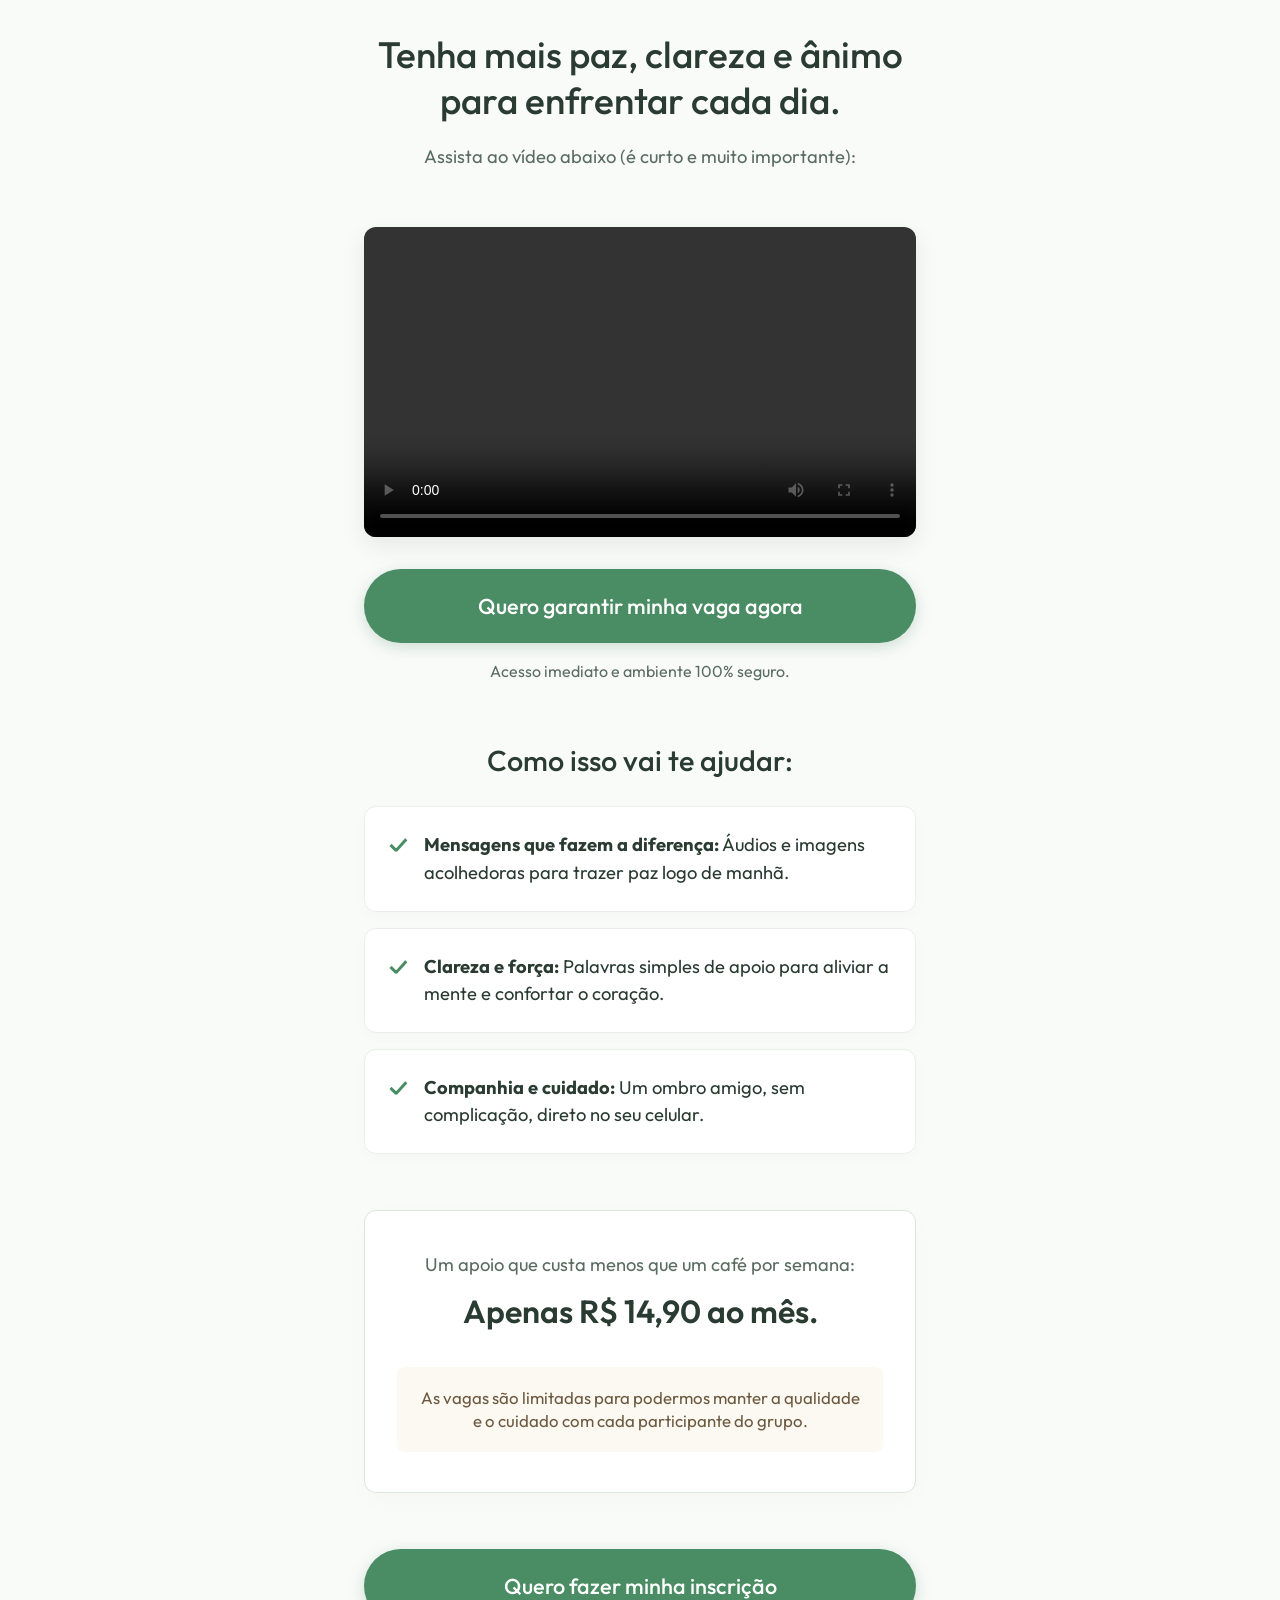
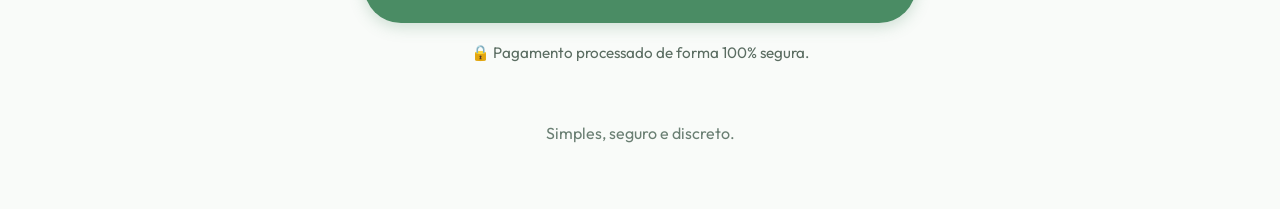
==== oferta.html @ 42d592c7 "Add files via upload" ====
<!DOCTYPE html>
<html lang="pt-BR">
<head>
    <meta charset="UTF-8">
    <meta name="viewport" content="width=device-width, initial-scale=1.0, maximum-scale=1.0, user-scalable=no">
    <title>Sua Paz Diária</title>
    <link rel="preconnect" href="https://fonts.googleapis.com">
    <link rel="preconnect" href="https://fonts.gstatic.com" crossorigin>
    <link href="https://fonts.googleapis.com/css2?family=Outfit:wght@300;400;500;600&display=swap" rel="stylesheet">
    <link rel="stylesheet" href="oferta.css">
</head>
<body>
    <div class="container">
        <!-- 1. HEADLINE -->
        <header class="section text-center fade-in">
            <h1 class="main-title">Tenha mais paz, clareza e ânimo para enfrentar cada dia.</h1>
            <p class="subtitle mt-2">Assista ao vídeo abaixo (é curto e muito importante):</p>
        </header>

        <!-- 2. VÍDEO VSL -->
        <section class="section text-center fade-in delay-1">
            <div class="video-container" id="video-placeholder">
                <!-- O vídeo local -->
                <video id="vsl-player" controls controlsList="nodownload" playsinline preload="metadata">
                    <source src="vsl.mp4" type="video/mp4">
                    Seu navegador não suporta a exibição deste vídeo.
                </video>
            </div>
            
            <div class="cta-container mt-3">
                <!-- Link de checkout -->
                <a href="https://pay.cakto.com.br/3a49n9x_842808" class="cta-button">Quero garantir minha vaga agora</a>
                <p class="subtext">Acesso imediato e ambiente 100% seguro.</p>
            </div>
        </section>

        <!-- 3. REFORÇO DOS PONTOS CHAVES (PÓS-VÍDEO) -->
        <section class="section fade-in delay-2">
            <h2 class="section-title text-center">Como isso vai te ajudar:</h2>
            <div class="benefits-list">
                <div class="benefit-item">
                    <span class="check-icon">✓</span>
                    <p><strong>Mensagens que fazem a diferença:</strong> Áudios e imagens acolhedoras para trazer paz logo de manhã.</p>
                </div>
                <div class="benefit-item">
                    <span class="check-icon">✓</span>
                    <p><strong>Clareza e força:</strong> Palavras simples de apoio para aliviar a mente e confortar o coração.</p>
                </div>
                <div class="benefit-item">
                    <span class="check-icon">✓</span>
                    <p><strong>Companhia e cuidado:</strong> Um ombro amigo, sem complicação, direto no seu celular.</p>
                </div>
            </div>
        </section>

        <!-- 4. PREÇO E ESCASSEZ -->
        <section class="section text-center fade-in delay-3">
            <div class="price-box">
                <p class="price-anchor">Um apoio que custa menos que um café por semana:</p>
                <p class="price">Apenas R$ 14,90 ao mês.</p>
                <p class="scarcity mt-3">As vagas são limitadas para podermos manter a qualidade e o cuidado com cada participante do grupo.</p>
            </div>
        </section>

        <!-- 5. CTA FINAL -->
        <section class="section text-center fade-in delay-3">
            <a href="https://pay.cakto.com.br/3a49n9x_842808" class="cta-button">Quero fazer minha inscrição</a>
            <div class="secure-checkout mt-2">
                <p style="font-size: 0.95rem; color: var(--text-muted);">🔒 Pagamento processado de forma 100% segura.</p>
            </div>
        </section>
        
        <footer class="text-center" style="margin-top: 1rem; color: #6A7F73; font-size: 1rem; padding-bottom: 2rem;">
            <p>Simples, seguro e discreto.</p>
        </footer>
    </div>

    <script>
        document.addEventListener("DOMContentLoaded", function() {
            setTimeout(function() {
                var video = document.getElementById("vsl-player");
                if (video) {
                    // Tenta iniciar a reprodução automaticamente após 3 segundos
                    var playPromise = video.play();
                    
                    if (playPromise !== undefined) {
                        playPromise.catch(function(error) {
                            // Muitos navegadores bloqueiam o autoplay com áudio se a pessoa não tiver clicado ou tocado na tela antes.
                            // Se isso acontecer, o play não será forçado (para não dar erro) e a pessoa poderá dar o play no botão.
                            console.log("Autoplay retido pelas políticas do navegador.");
                        });
                    }
                }
            }, 3000);
        });
    </script>
</body>
</html>
---- oferta.css ----
:root {
    --bg-color: #F9FBF9; /* Softest green-tinted white for maximum clean feel */
    --text-main: #2A3B32; /* Deep readable green */
    --text-muted: #5B6D62;
    --accent-color: #4A8C64; /* Calm and clear green */
    --accent-dark: #37704E;
    --box-bg: #FFFFFF;
    --green-soft: #F4FBF6;
    --green-text: #2D6A4F;
    --green-border: #E6F3EA;
}

* {
    margin: 0;
    padding: 0;
    box-sizing: border-box;
    font-family: 'Outfit', sans-serif;
}

body {
    background-color: var(--bg-color);
    color: var(--text-main);
    line-height: 1.5;
    font-size: 19px; 
    -webkit-font-smoothing: antialiased;
}

.container {
    max-width: 600px; 
    margin: 0 auto;
    padding: 2rem 1.5rem; 
}

.section {
    margin-bottom: 3.5rem; 
}

.text-center {
    text-align: center;
}

.main-title {
    font-size: clamp(1.8rem, 6vw, 2.3rem);
    font-weight: 500;
    color: var(--text-main);
    line-height: 1.25;
}

.subtitle {
    font-size: 1.15rem;
    color: var(--text-muted);
    font-weight: 400;
}

.section-title {
    font-size: clamp(1.5rem, 5vw, 1.8rem);
    font-weight: 500;
    margin-bottom: 1.5rem;
    color: var(--text-main);
}

/* Video */
.video-container {
    position: relative;
    width: 100%;
    padding-bottom: 56.25%; /* 16:9 Aspect Ratio */
    height: 0;
    border-radius: 12px;
    overflow: hidden;
    box-shadow: 0 8px 25px rgba(0,0,0,0.08);
    background-color: #E2E8E4;
}

.video-container iframe,
.video-container video {
    position: absolute;
    top: 0;
    left: 0;
    width: 100%;
    height: 100%;
    border: 0;
}

.video-mockup {
    position: absolute;
    top: 0;
    left: 0;
    width: 100%;
    height: 100%;
    display: flex;
    align-items: center;
    justify-content: center;
    color: #6A7F73;
    font-weight: 600;
    font-size: 1.2rem;
}

.mt-2 { margin-top: 1.2rem; }
.mt-3 { margin-top: 2rem; }

/* Benefits list */
.benefits-list {
    display: flex;
    flex-direction: column;
    gap: 1rem;
}

.benefit-item {
    display: flex;
    align-items: flex-start;
    gap: 1rem;
    background-color: var(--box-bg);
    padding: 1.5rem;
    border-radius: 12px;
    border: 1px solid #EBEFEA;
    box-shadow: 0 4px 15px rgba(0,0,0,0.02);
}

.benefit-item p {
    font-size: 1.15rem;
    margin: 0;
    font-weight: 400;
    text-align: left;
}

.check-icon {
    color: var(--accent-color);
    font-weight: bold;
    font-size: 1.4rem;
    margin-top: -2px;
}

/* Price Box */
.price-box {
    background-color: var(--box-bg);
    padding: 2.5rem 2rem;
    border-radius: 12px;
    border: 1px solid #DCE6E0;
    box-shadow: 0 8px 30px rgba(0,0,0,0.02);
}

.price-anchor {
    font-size: 1.15rem;
    color: var(--text-muted);
    margin-bottom: 0.5rem;
}

.price {
    font-size: 2rem;
    font-weight: 600;
    color: var(--text-main);
}

.scarcity {
    font-size: 1.05rem;
    color: #6C5A40;
    background-color: #FCF8F2;
    padding: 1.2rem;
    border-radius: 8px;
    display: inline-block;
    line-height: 1.4;
    margin-bottom: 0;
}

/* Button */
.cta-button {
    display: inline-block;
    width: 100%;
    background-color: var(--accent-color);
    color: white;
    text-decoration: none;
    padding: 1.3rem 1rem;
    font-size: 1.35rem;
    font-weight: 500;
    border-radius: 50px;
    box-shadow: 0 4px 15px rgba(74, 140, 100, 0.25);
    transition: all 0.3s ease;
    cursor: pointer;
}

.cta-button:hover {
    background-color: var(--accent-dark);
    transform: translateY(-2px);
    box-shadow: 0 6px 20px rgba(74, 140, 100, 0.35);
}

.cta-button:active {
    transform: translateY(0);
}

.subtext {
    font-size: 1rem;
    color: var(--text-muted);
    margin-top: 1rem;
}

/* Animations */
.fade-in {
    opacity: 0;
    transform: translateY(15px);
    animation: fadeInAnim 0.8s ease forwards;
}

.delay-1 { animation-delay: 0.1s; }
.delay-2 { animation-delay: 0.2s; }
.delay-3 { animation-delay: 0.3s; }

@keyframes fadeInAnim {
    to {
        opacity: 1;
        transform: translateY(0);
    }
}
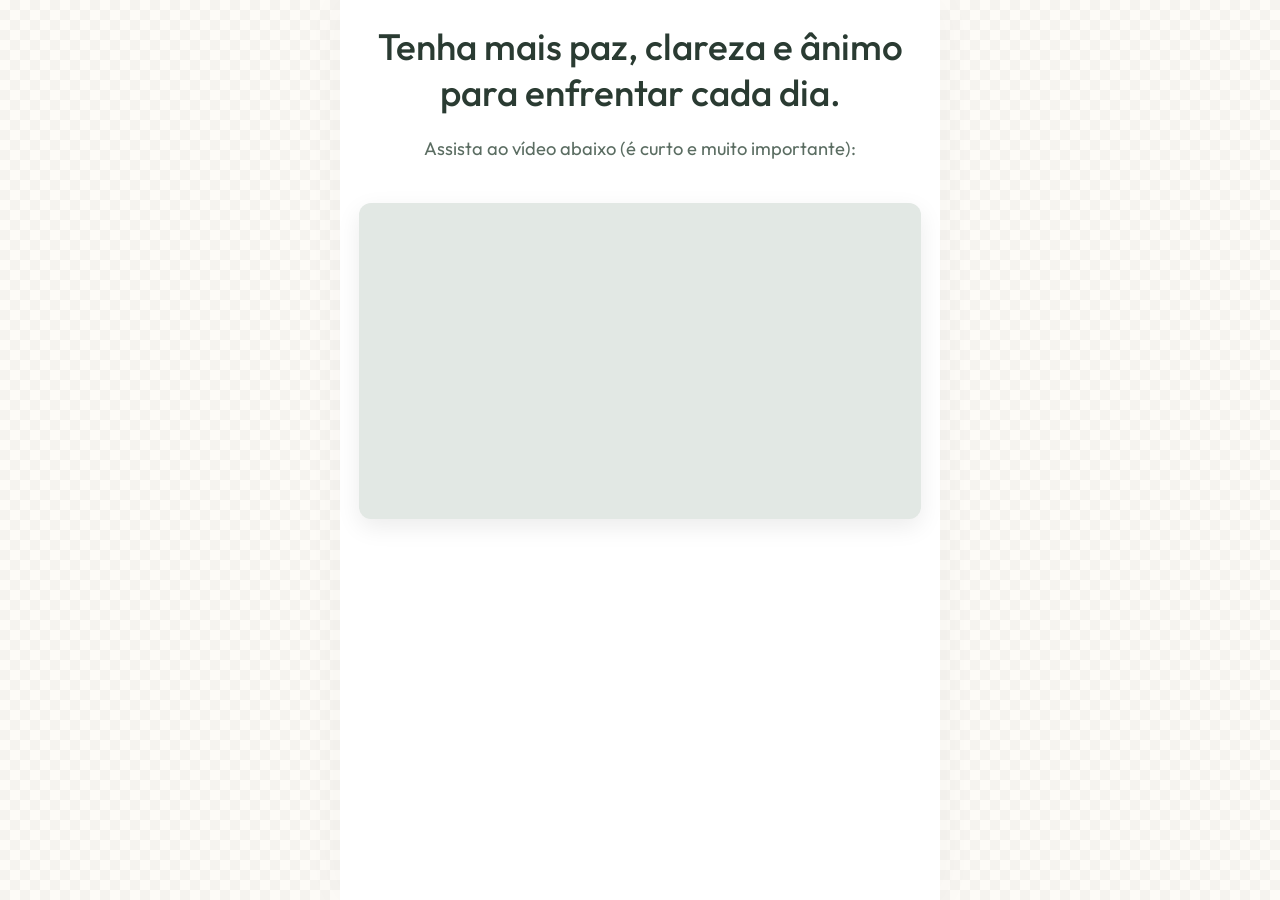
==== commit 42cbbd9f: "Add files via upload" ====
--- a/oferta.html
+++ b/oferta.html
@@ -20,14 +20,17 @@
         <!-- 2. VÍDEO VSL -->
         <section class="section text-center fade-in delay-1">
             <div class="video-container" id="video-placeholder">
-                <!-- O vídeo local -->
-                <video id="vsl-player" controls controlsList="nodownload" playsinline preload="metadata">
-                    <source src="vsl.mp4" type="video/mp4">
-                    Seu navegador não suporta a exibição deste vídeo.
-                </video>
+                <!-- Player do YouTube Blindado (Impede sair da página) -->
+                <!-- Bloqueios invisíveis 4-WALL (Apenas um pequeno furo no centro para o botão Play) -->
+                <div style="position: absolute; top:0; left:0; width:100%; height:calc(50% - 35px); z-index:10; cursor: default;"></div>
+                <div style="position: absolute; bottom:0; left:0; width:100%; height:calc(50% - 35px); z-index:10; cursor: default;"></div>
+                <div style="position: absolute; top:calc(50% - 35px); left:0; width:calc(50% - 45px); height:70px; z-index:10; cursor: default;"></div>
+                <div style="position: absolute; top:calc(50% - 35px); right:0; width:calc(50% - 45px); height:70px; z-index:10; cursor: default;"></div>
+                
+                <iframe id="youtube-player" src="https://www.youtube.com/embed/H5EEK-pJb9Y?enablejsapi=1&rel=0&modestbranding=1&fs=0&controls=0&disablekb=1" frameborder="0" allow="autoplay; picture-in-picture" style="position:absolute; top:0; left:0; width:100%; height:100%; border:0;"></iframe>
             </div>
             
-            <div class="cta-container mt-3">
+            <div class="cta-container mt-3 hidden-until-video" style="display: none;">
                 <!-- Link de checkout -->
                 <a href="https://pay.cakto.com.br/3a49n9x_842808" class="cta-button">Quero garantir minha vaga agora</a>
                 <p class="subtext">Acesso imediato e ambiente 100% seguro.</p>
@@ -35,7 +38,7 @@
         </section>
 
         <!-- 3. REFORÇO DOS PONTOS CHAVES (PÓS-VÍDEO) -->
-        <section class="section fade-in delay-2">
+        <section class="section fade-in delay-2 hidden-until-video" style="display: none;">
             <h2 class="section-title text-center">Como isso vai te ajudar:</h2>
             <div class="benefits-list">
                 <div class="benefit-item">
@@ -54,7 +57,7 @@
         </section>
 
         <!-- 4. PREÇO E ESCASSEZ -->
-        <section class="section text-center fade-in delay-3">
+        <section class="section text-center fade-in delay-3 hidden-until-video" style="display: none;">
             <div class="price-box">
                 <p class="price-anchor">Um apoio que custa menos que um café por semana:</p>
                 <p class="price">Apenas R$ 14,90 ao mês.</p>
@@ -63,36 +66,63 @@
         </section>
 
         <!-- 5. CTA FINAL -->
-        <section class="section text-center fade-in delay-3">
+        <section class="section text-center fade-in delay-3 hidden-until-video" style="display: none;">
             <a href="https://pay.cakto.com.br/3a49n9x_842808" class="cta-button">Quero fazer minha inscrição</a>
             <div class="secure-checkout mt-2">
                 <p style="font-size: 0.95rem; color: var(--text-muted);">🔒 Pagamento processado de forma 100% segura.</p>
             </div>
         </section>
-        
-        <footer class="text-center" style="margin-top: 1rem; color: #6A7F73; font-size: 1rem; padding-bottom: 2rem;">
+        <footer class="text-center hidden-until-video" style="margin-top: 1rem; color: #6A7F73; font-size: 1rem; padding-bottom: 2rem; display: none;">
             <p>Simples, seguro e discreto.</p>
         </footer>
     </div>
 
+    <!-- Script de Autoplay em 3s do YouTube -->
+    <script src="https://www.youtube.com/iframe_api"></script>
     <script>
-        document.addEventListener("DOMContentLoaded", function() {
+        var player;
+        var contentRevealed = false;
+
+        function onYouTubeIframeAPIReady() {
+            player = new YT.Player('youtube-player', {
+                events: {
+                    'onReady': onPlayerReady
+                }
+            });
+        }
+
+        function onPlayerReady(event) {
+            // Conta 3 segundos a partir de quando o player do YouTube está pronto na tela
             setTimeout(function() {
-                var video = document.getElementById("vsl-player");
-                if (video) {
-                    // Tenta iniciar a reprodução automaticamente após 3 segundos
-                    var playPromise = video.play();
-                    
-                    if (playPromise !== undefined) {
-                        playPromise.catch(function(error) {
-                            // Muitos navegadores bloqueiam o autoplay com áudio se a pessoa não tiver clicado ou tocado na tela antes.
-                            // Se isso acontecer, o play não será forçado (para não dar erro) e a pessoa poderá dar o play no botão.
-                            console.log("Autoplay retido pelas políticas do navegador.");
-                        });
-                    }
+                try {
+                    player.playVideo();
+                } catch(e) {
+                    console.log("Autoplay retido pelas políticas do navegador.");
                 }
             }, 3000);
-        });
+
+            // Verifica a cada 1 segundo se o usuário já assistiu 3 minutos (180 segundos)
+            setInterval(checkVideoTime, 1000);
+        }
+
+        function checkVideoTime() {
+            if (contentRevealed) return;
+            
+            if (player && player.getCurrentTime) {
+                var time = player.getCurrentTime();
+                if (time >= 180) { // 3 minutos = 180 segundos
+                    revealContent();
+                }
+            }
+        }
+
+        function revealContent() {
+            contentRevealed = true;
+            var elements = document.querySelectorAll('.hidden-until-video');
+            elements.forEach(function(el) {
+                el.style.display = 'block';
+            });
+        }
     </script>
 </body>
 </html>
--- a/oferta.css
+++ b/oferta.css
@@ -1,9 +1,9 @@
 :root {
-    --bg-color: #F9FBF9; /* Softest green-tinted white for maximum clean feel */
-    --text-main: #2A3B32; /* Deep readable green */
+    --bg-color: #F9FBF9;
+    --text-main: #2A3B32;
     --text-muted: #5B6D62;
-    --accent-color: #4A8C64; /* Calm and clear green */
-    --accent-dark: #37704E;
+    --accent-color: #FF0000; /* Vermelho YouTube */
+    --accent-dark: #CC0000;
     --box-bg: #FFFFFF;
     --green-soft: #F4FBF6;
     --green-text: #2D6A4F;
@@ -18,7 +18,12 @@
 }
 
 body {
-    background-color: var(--bg-color);
+    background-color: #FDFBF7; /* Um tom quente de creme, relaxante para os olhos */
+    /* Textura quadriculada de tecido visível e confortável */
+    background-image: linear-gradient(45deg, rgba(0,0,0,0.03) 25%, transparent 25%, transparent 75%, rgba(0,0,0,0.03) 75%, rgba(0,0,0,0.03)), 
+                      linear-gradient(45deg, rgba(0,0,0,0.03) 25%, transparent 25%, transparent 75%, rgba(0,0,0,0.03) 75%, rgba(0,0,0,0.03));
+    background-size: 20px 20px;
+    background-position: 0 0, 10px 10px;
     color: var(--text-main);
     line-height: 1.5;
     font-size: 19px; 
@@ -28,11 +33,14 @@
 .container {
     max-width: 600px; 
     margin: 0 auto;
-    padding: 2rem 1.5rem; 
+    padding: 1.5rem 1.2rem; /* Espaçamento mais compacto */
+    background-color: #FFFFFF;
+    box-shadow: 0 0 40px rgba(0,0,0,0.03);
+    min-height: 100vh;
 }
 
 .section {
-    margin-bottom: 3.5rem; 
+    margin-bottom: 2.5rem; /* Menos espaço em branco entre as seções */
 }
 
 .text-center {
@@ -79,6 +87,28 @@
     width: 100%;
     height: 100%;
     border: 0;
+}
+
+/* Overlay de Pause Customizado */
+.pause-overlay {
+    position: absolute;
+    top: 0;
+    left: 0;
+    width: 100%;
+    height: 100%;
+    background-color: rgba(0, 0, 0, 0.85); /* Fundo escuro */
+    z-index: 20; /* Fica acima da blindagem invisível */
+    display: flex;
+    flex-direction: column;
+    align-items: center;
+    justify-content: center;
+    cursor: pointer;
+    transition: opacity 0.3s ease;
+}
+
+.pause-overlay.hidden {
+    opacity: 0;
+    pointer-events: none;
 }
 
 .video-mockup {
@@ -167,13 +197,13 @@
     display: inline-block;
     width: 100%;
     background-color: var(--accent-color);
-    color: white;
+    color: #FFFFFF !important;
     text-decoration: none;
     padding: 1.3rem 1rem;
     font-size: 1.35rem;
-    font-weight: 500;
+    font-weight: 600;
     border-radius: 50px;
-    box-shadow: 0 4px 15px rgba(74, 140, 100, 0.25);
+    box-shadow: 0 4px 15px rgba(255, 0, 0, 0.3);
     transition: all 0.3s ease;
     cursor: pointer;
 }
@@ -181,11 +211,25 @@
 .cta-button:hover {
     background-color: var(--accent-dark);
     transform: translateY(-2px);
-    box-shadow: 0 6px 20px rgba(74, 140, 100, 0.35);
+    box-shadow: 0 6px 20px rgba(255, 0, 0, 0.4);
 }
 
 .cta-button:active {
     transform: translateY(0);
+}
+
+/* Animação pulsante */
+.heartbeat-btn {
+    animation: heartbeat 2s infinite;
+}
+
+@keyframes heartbeat {
+    0% { transform: scale(1); box-shadow: 0 4px 15px rgba(255, 0, 0, 0.3); }
+    15% { transform: scale(1.03); box-shadow: 0 8px 20px rgba(255, 0, 0, 0.45); }
+    30% { transform: scale(1); box-shadow: 0 4px 15px rgba(255, 0, 0, 0.3); }
+    45% { transform: scale(1.03); box-shadow: 0 8px 20px rgba(255, 0, 0, 0.45); }
+    60% { transform: scale(1); box-shadow: 0 4px 15px rgba(255, 0, 0, 0.3); }
+    100% { transform: scale(1); box-shadow: 0 4px 15px rgba(255, 0, 0, 0.3); }
 }
 
 .subtext {
@@ -194,7 +238,18 @@
     margin-top: 1rem;
 }
 
-/* Animations */
+/* Animations - Scroll */
+.scroll-fade {
+    opacity: 0;
+    transform: translateY(20px);
+    transition: opacity 0.8s ease-out, transform 0.8s ease-out;
+}
+
+.scroll-fade.visible {
+    opacity: 1;
+    transform: translateY(0);
+}
+
 .fade-in {
     opacity: 0;
     transform: translateY(15px);
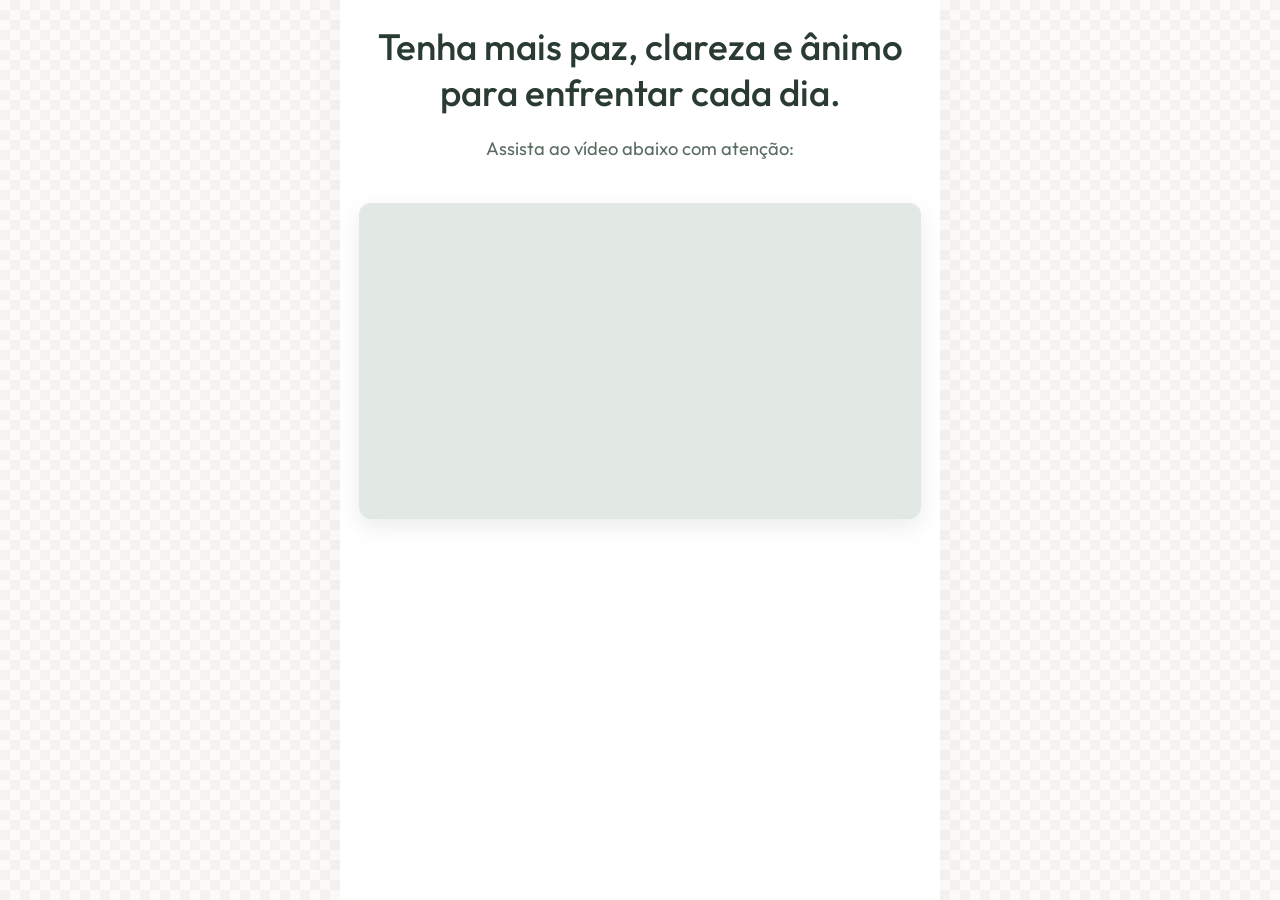
==== commit c214cd4e: "Add files via upload" ====
--- a/oferta.html
+++ b/oferta.html
@@ -14,7 +14,7 @@
         <!-- 1. HEADLINE -->
         <header class="section text-center fade-in">
             <h1 class="main-title">Tenha mais paz, clareza e ânimo para enfrentar cada dia.</h1>
-            <p class="subtitle mt-2">Assista ao vídeo abaixo (é curto e muito importante):</p>
+            <p class="subtitle mt-2">Assista ao vídeo abaixo com atenção:</p>
         </header>
 
         <!-- 2. VÍDEO VSL -->
@@ -101,7 +101,7 @@
                 }
             }, 3000);
 
-            // Verifica a cada 1 segundo se o usuário já assistiu 3 minutos (180 segundos)
+            // Verifica a cada 1 segundo se o usuário já assistiu 3 minutos e meio (210 segundos)
             setInterval(checkVideoTime, 1000);
         }
 
@@ -110,7 +110,7 @@
             
             if (player && player.getCurrentTime) {
                 var time = player.getCurrentTime();
-                if (time >= 180) { // 3 minutos = 180 segundos
+                if (time >= 210) { // 3 minutos e meio = 210 segundos
                     revealContent();
                 }
             }
